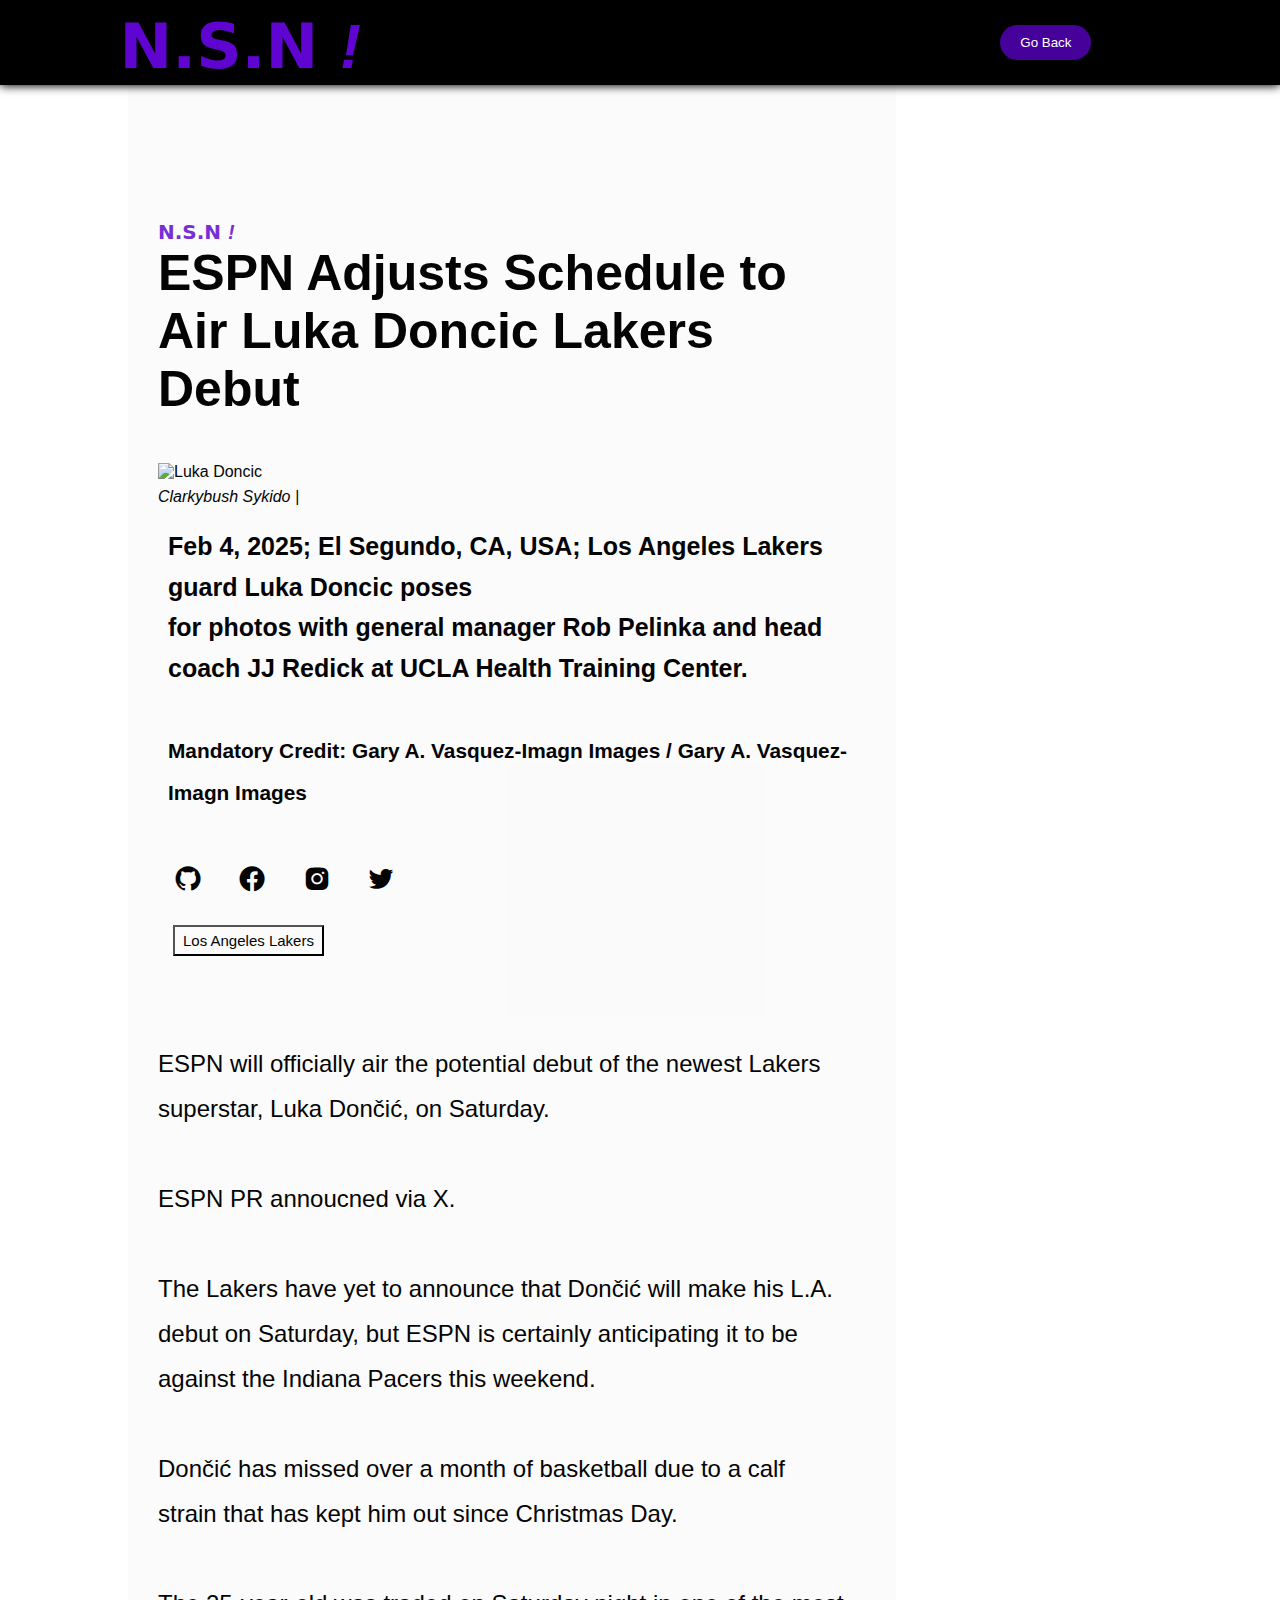
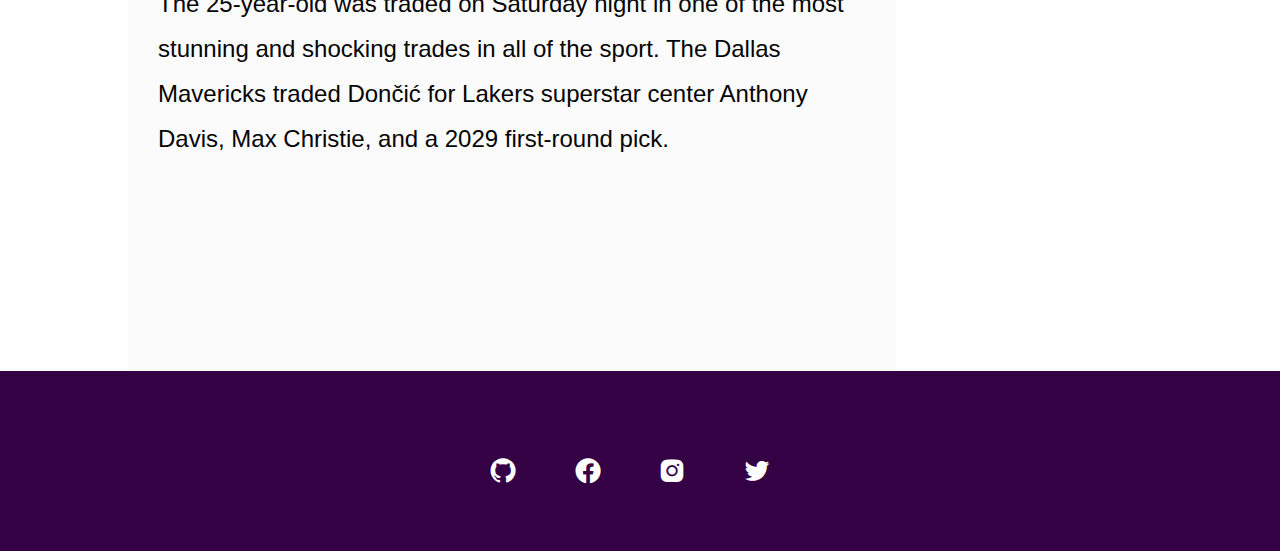
==== LA-news.html @ f2015671 "Add files via upload" ====
<!DOCTYPE html>
<html lang="en">

<head>
    <meta charset="UTF-8">
    <meta name="viewport" content="width=device-width, initial-scale=1.0">
    <title>LA Doncic</title>
    <link rel="stylesheet" href="La.css">
    <link href="https://fonts.googleapis.com/css2?family=Roboto+Condensed:ital,wght@0,100..900;1,100..900&display=swap"
        rel="stylesheet">
    <link
        href="https://fonts.googleapis.com/css2?family=Kanit:ital,wght@0,100;0,200;0,300;0,400;0,500;0,600;0,700;0,800;0,900;1,100;1,200;1,300;1,400;1,500;1,600;1,700;1,800;1,900&display=swap"
        rel="stylesheet">
    <link rel="stylesheet" href="https://cdn.jsdelivr.net/npm/boxicons@latest/css/boxicons.min.css">
</head>

<body>

    <!---------------------------------Navigation-Bar----------------------------->
    <div class="nav-container">

        <div class="logo">
            <h1>N.S.N <span class="exclam">!</span></h1>
        </div>

        <button class="btn" type="button"><a href="index.html">Go Back</a></button>
    </div>
    <!------------------------------container 0f body-------------------------->

    <div class="container-all">
        <div class="main-container">
            <div class="headline">

                <div class=" img-logo">
                    <h1>N.S.N <span class="exclam">!</span></h1>
                </div>

                <h1 class="head">ESPN Adjusts Schedule to Air Luka Doncic Lakers Debut</h1>

                <img src="images/bball.webp" alt="Luka Doncic">

                <div class="author">Clarkybush Sykido |</div>

                <div class="img-description">
                    Feb 4, 2025; El Segundo, CA, USA; Los Angeles Lakers guard Luka Doncic
                    poses
                    <br>
                    for photos with general manager Rob Pelinka and head coach JJ Redick at UCLA Health Training Center.
                    <br>
                    <br>
                    <small>Mandatory Credit: Gary A. Vasquez-Imagn Images / Gary A. Vasquez-Imagn Images </small>
                </div>
            </div>
            <!---------------------------------icons---------------------------------------->
            <div class="icons">
                <a href="https://github.com/SYKIDO"><i class='bx bxl-github'></i></a>
                <a href="https://www.facebook.com/nba/"><i class='bx bxl-facebook-circle'></i></a>
                <a href="https://www.instagram.com/nba/"><i class='bx bxl-instagram-alt'></i></a>
                <a href="https://x.com/nba"><i class="bx bxl-twitter"></i></a>
            </div>

            <button class="los-angeles" type="button"><a href="https://www.si.com/nba/team/los-angeles-lakers">Los
                    Angeles Lakers</a></button>
            <!---------------------------------article---------------------------------------->
            <article>
                <div class="main-paragraph">
                    <p>ESPN will officially air the potential debut of the newest Lakers superstar, Luka Dončić, on
                        Saturday.
                        <br>
                        <br>
                        ESPN PR annoucned via X.
                        <br>
                        <br>
                        The Lakers have yet to announce that Dončić will make his L.A. debut on Saturday, but ESPN is
                        certainly anticipating it to be against the Indiana Pacers this weekend.
                        <br>
                        <br>
                        Dončić has missed over a month of basketball due to a calf strain that has kept him out since
                        Christmas Day.
                        <br>
                        <br>
                        The 25-year-old was traded on Saturday night in one of the most stunning and shocking trades in
                        all
                        of the sport. The Dallas Mavericks traded Dončić for Lakers superstar center Anthony Davis, Max
                        Christie, and a 2029 first-round pick.
                    </p>
                </div>
            </article>
        </div>
    </div>
    <!----------------------------------------footer----------------------------------------->

    <footer>

        <div class="icons-footer">
            <a href="https://github.com/SYKIDO"><i class='bx bxl-github'></i></a>
            <a href="https://www.facebook.com/nba/"><i class='bx bxl-facebook-circle'></i></a>
            <a href="https://www.instagram.com/nba/"><i class='bx bxl-instagram-alt'></i></a>
            <a href="https://x.com/nba"><i class="bx bxl-twitter"></i></a>
        </div>
    </footer>
</body>

</html>
---- La.css ----
*{
    box-sizing: border-box;
    margin: 0;
    padding: 0;
    font-family: 'Poppins', sans-serif;
}

body{
    color: #040404;
    background: url(images/modern-soft-color-background/20042325.jpg);
    background-size: contain;
    background-repeat: no-repeat;
}

ul, li, a{
    text-decoration: none;
    list-style: none;
    color: #fff;
}

/*navigation-bar*/

.nav-container{
    display: flex;
    justify-content: space-between;
    border: none;
    padding: 25px 30px;
    position: sticky;
    top: 0;
    z-index: 999;
    background-color: #010001;
    border: none;
    box-shadow: 0 1px 9px;
}

.logo{
    display: flex;
}

.logo h1{
    position: absolute;
    left: 12%;
    top: 20px;
    font-weight: 900;
    font-family: system-ui, -apple-system, BlinkMacSystemFont, 'Segoe UI', Roboto, Oxygen, Ubuntu, Cantarell, 'Open Sans', 'Helvetica Neue', sans-serif;
    font-size: 45px;
    color: #6004d1;
    transform: scale(1.4);
}

.exclam{
    font-style: oblique;
}

.btn{
    display: flex;
    border: none;
    background-color: #450199;
    border-radius: 20px;
    margin-right: 13%;
    color: #fff;
}

.btn a{
    padding: 10px 20px;
    transition: 0.2s ease;
}

.btn :hover{
    opacity: 0.6;
}

/*container of body*/

.container-all{
    background: hsla(0, 0%, 98%, 0.895);
    padding: 30px;
    display: flex;
    margin-right: 30vw;
    padding-top: 15vh;
    margin-left: 10vw;
}

img{
    display: flex;
    width: 100%;
    height: 100%;
    padding: 45px 0 7px 0;
}

.img-logo{
    display: flex;
    position: relative;
    top: 26%;
}

.img-logo h1{
    font-size: 20px;
    font-weight: 900;
    font-family: system-ui, -apple-system, BlinkMacSystemFont, 'Segoe UI', Roboto, Oxygen, Ubuntu, Cantarell, 'Open Sans', 'Helvetica Neue', sans-serif;
    color: #792ed4;
}

.head{
    font-size: 50px;
    font-weight: bolder;
}

.author{
    font-style: oblique;
}

.img-description{
    display: inline-block;
    padding: 20px 10px;
    font-weight: 700;
    font-size: 25px;
    line-height: 4.5vh;
}

.icons i{
    color: #040404;
    width: 30px;
    font-size: 30px;
    margin: 30px 15px 3% ;
}

.los-angeles{
    display: flex;
    margin: 10px 15px ;
    color: #040404;
    padding: 5px 8px;
    background: none;
}

.los-angeles :hover{
    border-color: #6f00f7 solid;
}

.los-angeles a{
    color: #040404;
    font-size: 15px;
}

.los-angeles a:hover{
    color: #ecc209;
}

article{
    display: flex;
    margin: 12% 3% 0 0;
    min-height: 100vh;
}

article p{
    font-size: 24px;
    line-height: 5vh;
}

footer{
    display: flex;
    justify-content: center;
    align-items: center;
    background: #330144;
    min-height: 20vh;
}

.icons-footer i{
    color: #ffffff;
    width: 50px;
    font-size: 30px;
    margin: 30px 15px 3% ;
}
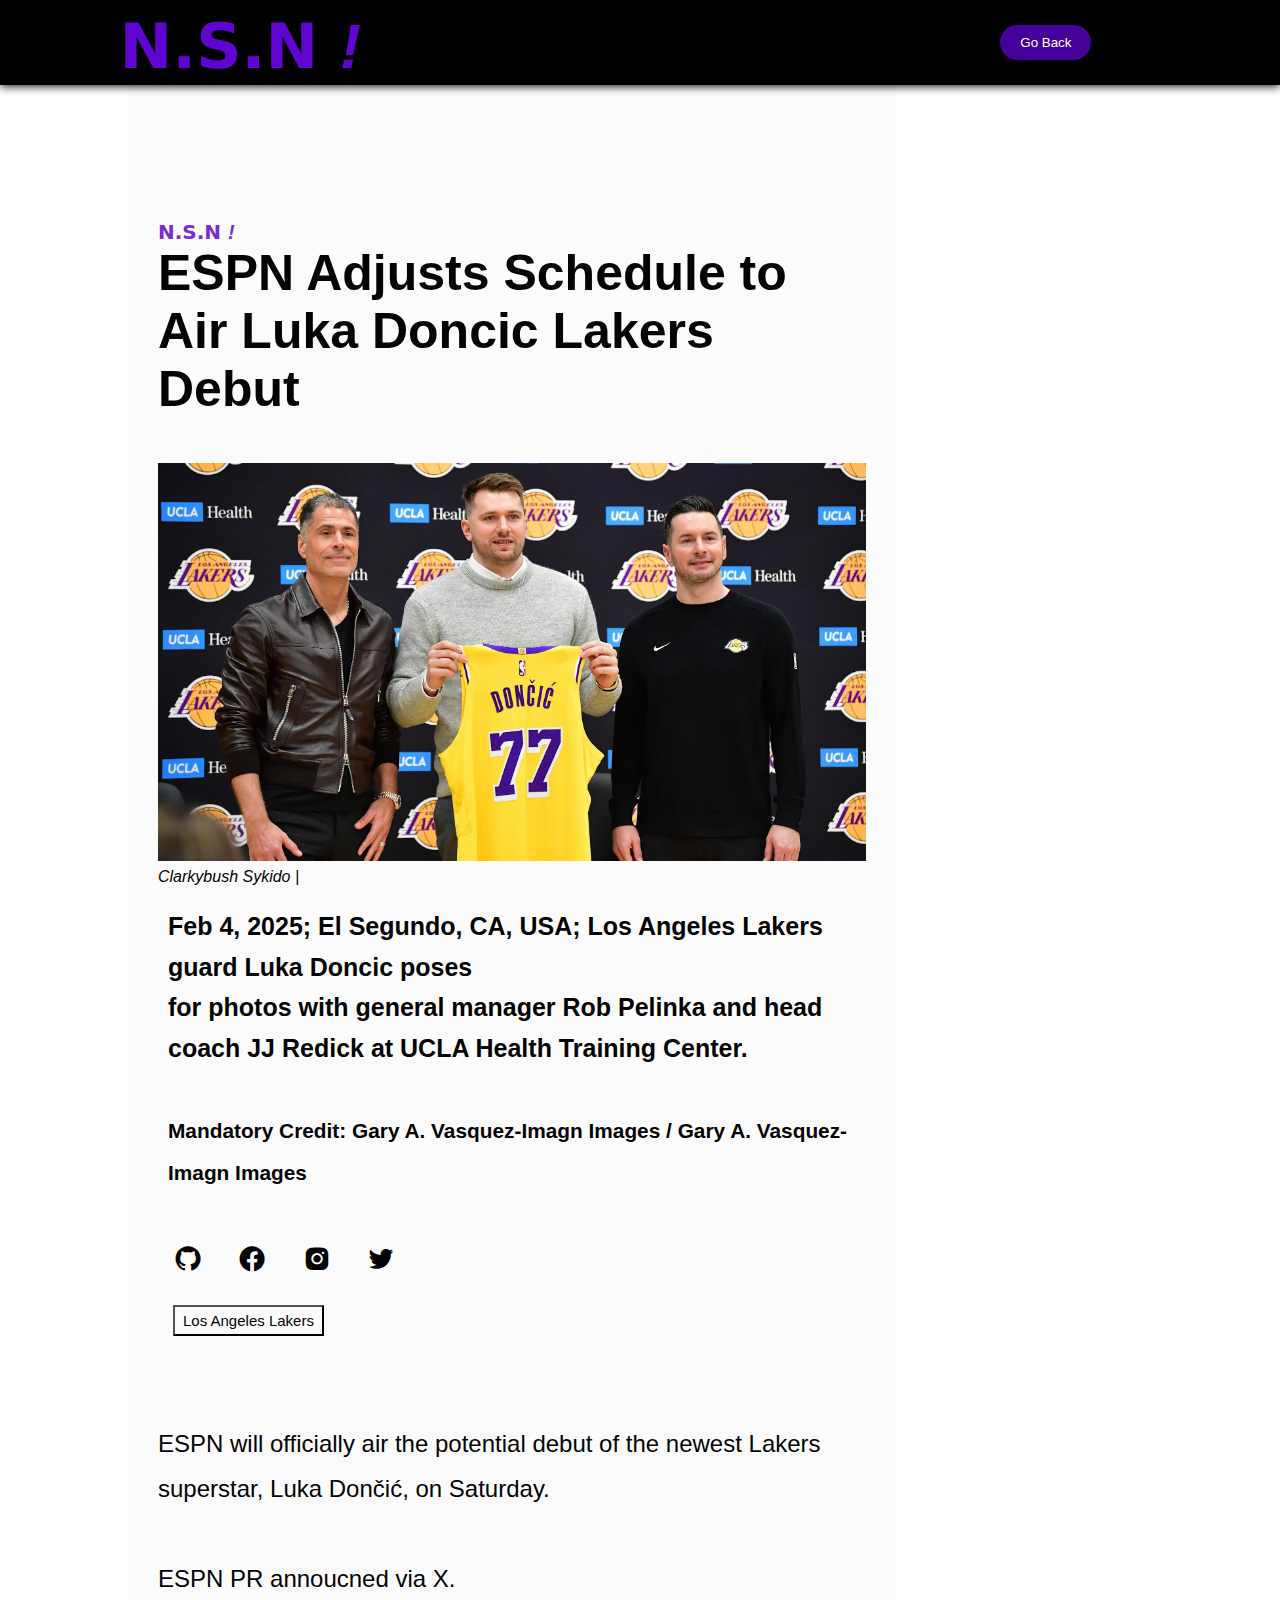
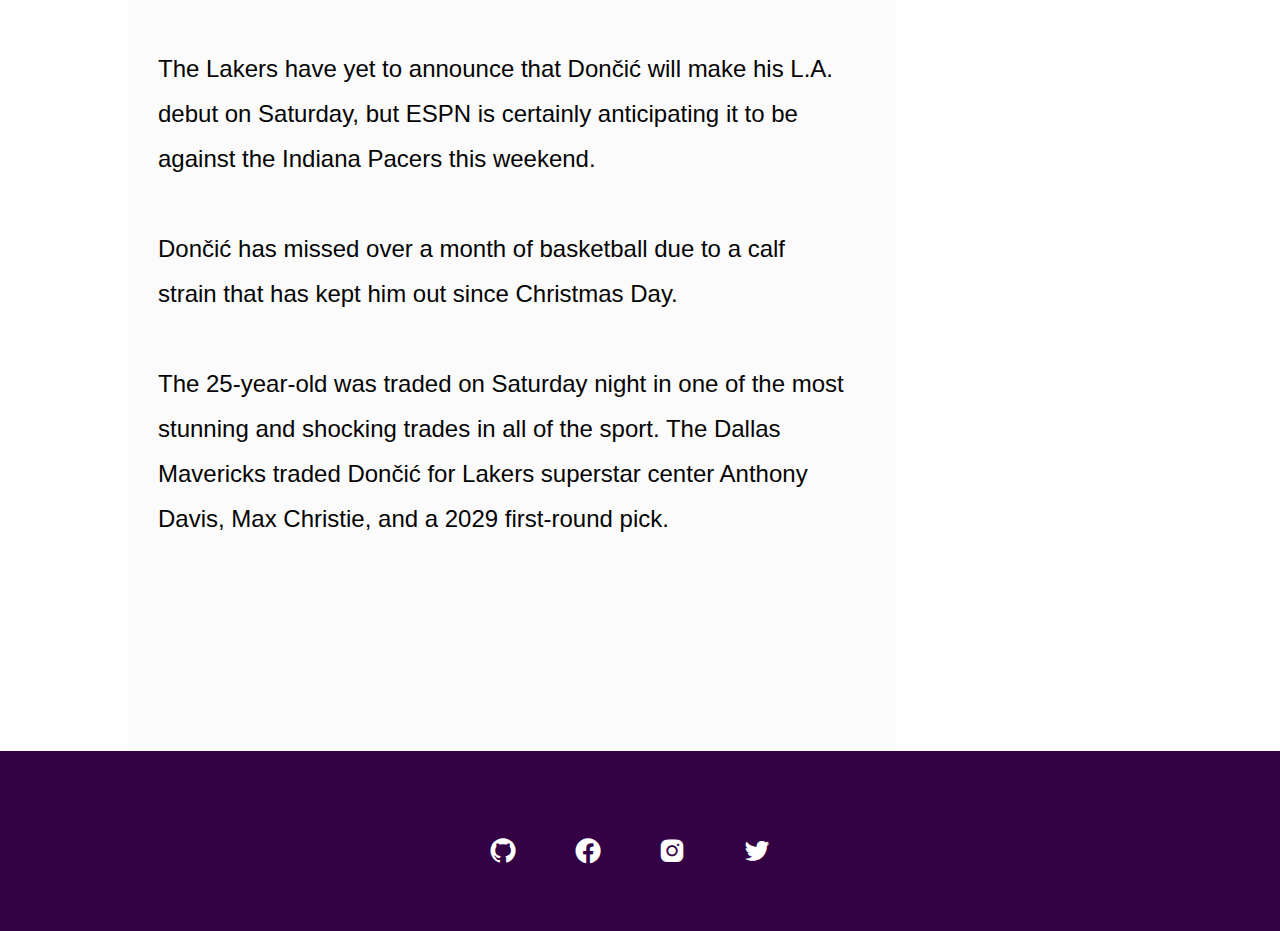
==== commit 76292594: "Update LA-news.html" ====
--- a/LA-news.html
+++ b/LA-news.html
@@ -37,7 +37,7 @@
 
                 <h1 class="head">ESPN Adjusts Schedule to Air Luka Doncic Lakers Debut</h1>
 
-                <img src="images/bball.webp" alt="Luka Doncic">
+                <img src="bball.webp" alt="Luka Doncic">
 
                 <div class="author">Clarkybush Sykido |</div>
 
@@ -101,4 +101,4 @@
     </footer>
 </body>
 
-</html>+</html>
